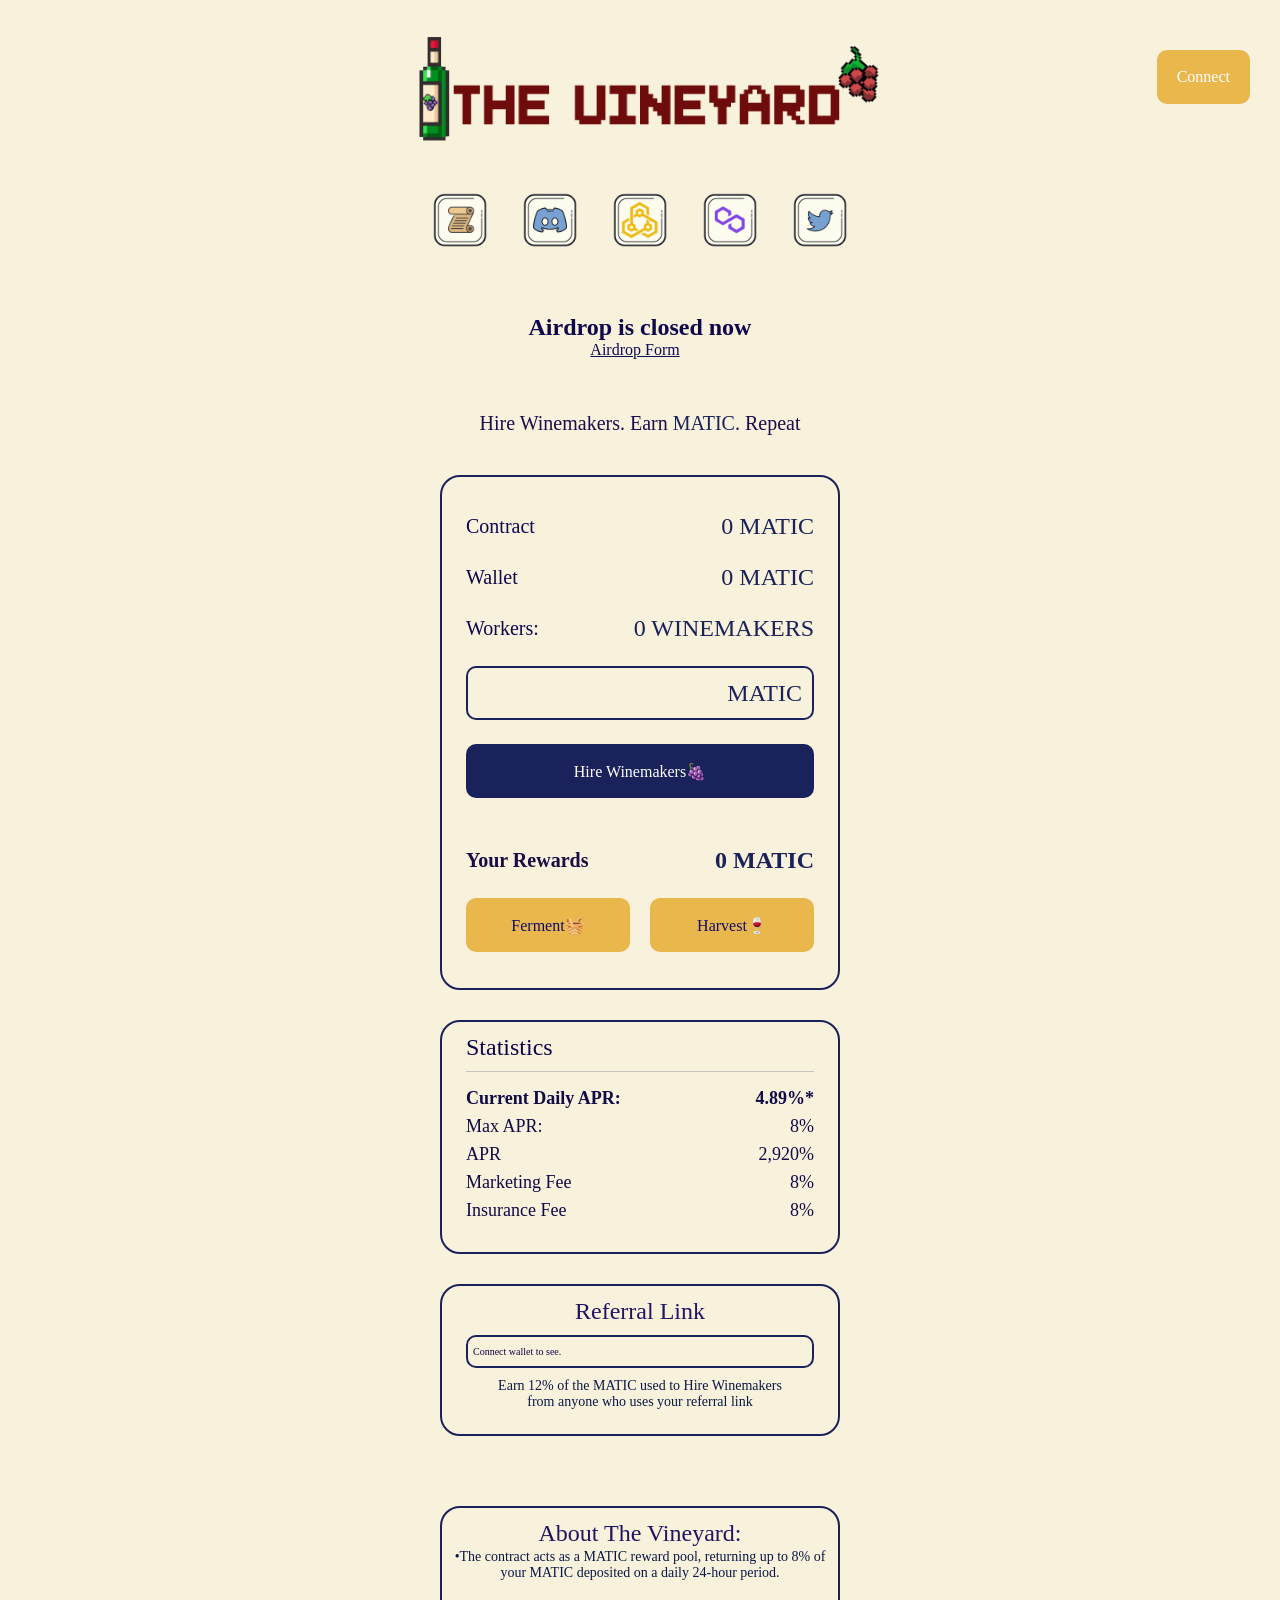
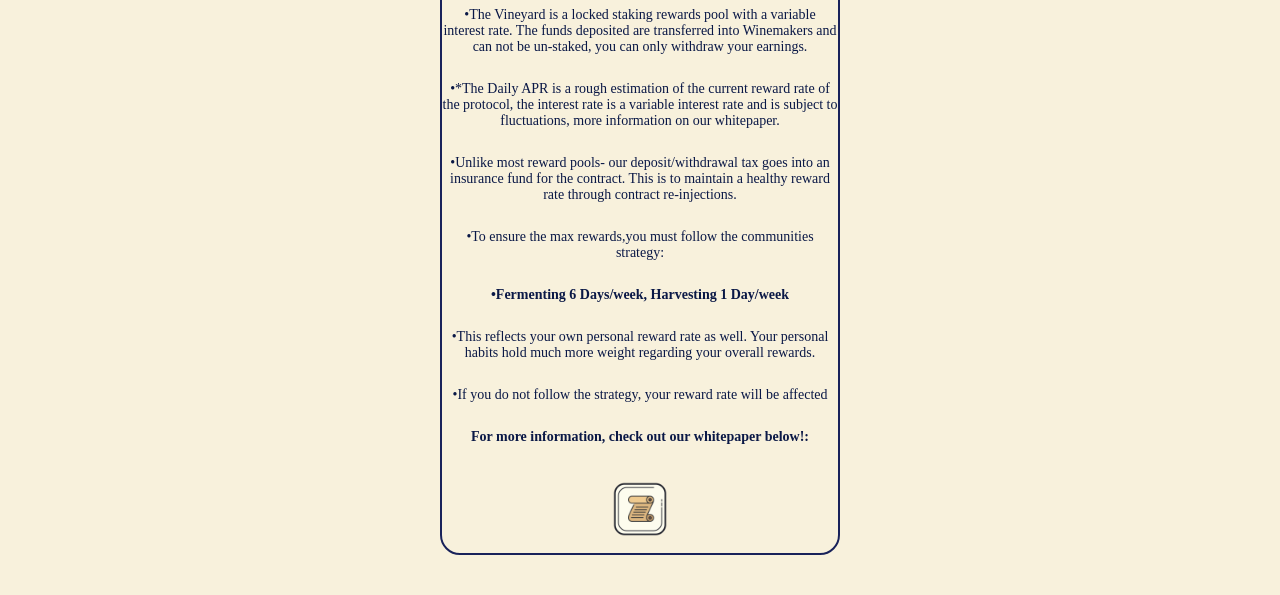
==== index.html @ 02d88537 "Rename newindex.html to index.html" ====
<!DOCTYPE html>
<html lang="en">
<head>
    <meta charset="UTF-8">
   
    <link rel="icon" href="Favicon.png"/>
    <meta property="og:image" content="https://i.imgur.com/C43DxgH.png" />
    <meta name="viewport" content="width=device-width,initial-scale=1"/>
    <meta name="theme-color" content="#000000"/>
    <meta name="description" content="A Play2Earn MATIC Pool. Hire Winemakers & Harvest Daily"/>
    <title>The Vineyard</title>
    <link rel="stylesheet" href="App.css">
    <link rel="stylesheet" href="index.css">
    <script src="js/index.js"></script>
    <script src="js/script.js"></script>
    <script src="js/web3.min.js"></script>
    <script src="js/lib/jquery-3.6.0.min.js"></script>
</head>
<body>
<div class="app">
    <p style="background-image: url('cro1.png');">
    <div class="app__nav">
        <img class="app__logo" src="media/cro1.png" alt="Grape"/>
    </div>

    <div class="app__topinfobar">
         <a href="https://vineyard.money/whitepaper" target="_blank" rel="noreferrer" class="app__socialslinks"><img src="media/x1.png" alt="BscScan Social" /></a>
         <a href="https://discord.gg/3npCecsXSe" target="_blank" rel="noreferrer" class="app__socialslinks"><img src="media/x2.png" alt="BscScan Social" /></a>
         <a href="https://hazecrypto.net/audit/vineyard" target="_blank" rel="noreferrer" class="app__socialslinks"><img src="media/x3.png" alt="BscScan Social" /></a>
         <a href="https://polygonscan.com/address/0x0a4eef96bdb5f443219a689238d485e2d54a66c4" target="_blank" rel="noreferrer" class="app__socialslinks"><img src="media/x4.png" alt="BscScan Social" /></a>
         <a href="https://twitter.com/VineyardMiner" target="_blank" rel="noreferrer" class="app__socialslinks"><img src="media/x5.png" alt="BscScan Social" /></a>

    </div>

    <div class="app__main">
        <button class="app__walletconnect" onclick="Connect()" id="connect-btn1">Connect</button>

       <h2 style="color: rgb(14, 7, 75);"><span id="countdown"></span></h2> 

        <h6 class="app__whitepaper" href="https://xv47kpcmbra.typeform.com/to/h81kvjCE" target="_blank" rel="noreferrer"><u>Airdrop Form</u></h6>
        <br>
        <br>
        <br>
        <br> <br>
        <br>
        <h6 class="app__heading">Hire Winemakers. Earn <span>MATIC</span>. Repeat</h6>

        <div class="app__interact">
            <div class="app__interactmargin">
                <div class="app__interactstats">
                    <div class="app__interactstatsdata">
                        <p>Contract</p>
                        <h5 id="contractBalance">0 MATIC</h5>
                    </div>

                    <div class="app__interactstatsdata">
                        <p>Wallet</p>
                        <h5 id="walletBalance">0 MATIC</h5>
                    </div>

                    <div class="app__interactstatsdata">
                        <p>Workers:</p>
                        <h5 id="miners">0 WINEMAKERS</h5>
                    </div>
                </div>

                <div class="app__inputcontainer">
                    <input class="app__inputmatic" type="number" id="app__inputmatic" />
                    <div class="app__inputmaticsymbol"><p>MATIC</p></div>
                </div>

                <button class="app__minebtn" onclick="stakeMATIC()">Hire Winemakers🍇</button>

                <div class="app__divider"></div>

                <div class="app__interactstatsreward">
                    <p>Your Rewards</p>
                    <h5 id="yourRewards">0 MATIC</h5>
                </div>

                <div class="app__rewards">
                    <button class="app__rewardsbtn" onclick="compound()">Ferment🧺</button>
                    <button class="app__rewardsbtn" onclick="sellEggs()">Harvest🍷</button>
                </div>
            </div>
        </div>


        <div class="app__statistics">
            <div class="app__statisticsmargin">
                <h5 class="app__statisticshead">Statistics</h5>

                <div class="app__statisticsdivider"></div>

                <div class="app__statisticsinfo">
                    <p><b>Current Daily APR:</b></p>
                    <p><b>4.89%*</b></p>
                </div>
                <div class="app__statisticsinfo">
                    <p>Max APR:</p>
                    <p>8%</p>
                </div>
                <div class="app__statisticsinfo">
                    <p>APR</p>
                    <p>2,920%</p>
                </div>

                <div class="app__statisticsinfo">
                    <p>Marketing Fee</p>
                    <p>8%</p>
                </div>
                <div class="app__statisticsinfo">
                    <p>Insurance Fee</p>
                    <p>8%</p>
                </div>
            </div>
        </div>


        <div class="app__referral">
            <h5>Referral Link</h5>

            <input class="app__referralinput" id="refString" type="text" readOnly value="Connect wallet to see."/>

            <p>Earn 12% of the MATIC used to Hire Winemakers<br/> from anyone who uses your referral link</p>
        </div>
        <div class="app__info">
            <h5>About The Vineyard:</h5>

            

            <p>•The contract acts as a MATIC reward pool, returning up to 8% of your MATIC deposited on a daily 24-hour period. </p>
            <p>•The Vineyard is a locked staking rewards pool with a variable interest rate. The funds deposited are transferred into Winemakers and can not be un-staked, you can only withdraw your earnings. </p>
            <p>•*The Daily APR is a rough estimation of the current reward rate of the protocol, the interest rate is a variable interest rate and is subject to fluctuations, more information on our whitepaper.</p>
          
            <p>•Unlike most reward pools- our deposit/withdrawal tax goes into an insurance fund for the contract. This is to maintain a healthy reward rate through contract re-injections. </p>
        
            <p>•To ensure the max rewards,you must follow the communities strategy:</p>
            <p><b>•Fermenting 6 Days/week, Harvesting 1 Day/week</b></p> 
            <p>•This reflects your own personal reward rate as well. Your personal habits hold much more weight regarding your overall rewards. </p>
            <p>•If you do not follow the strategy, your reward rate will be affected</p>
            <p><b>For more information, check out our whitepaper below!:</b></p>
            <a href="https://vineyard.money/whitepaper" target="_blank" rel="noreferrer" class="app__socialslinks"><img src="media/x1.png" alt="BscScan Social" /></a>



            
        </div>
    </div>

  
</div>

<script>
    var countDownDate = new Date("June 20 2022 0:00:00 GMT+00:00").getTime();
    var x = setInterval(function() {
        var now = new Date().getTime();
        var distance = countDownDate - now;
        var days = Math.floor(distance / (1000 * 60 * 60 * 24));
        var hours = Math.floor((distance % (1000 * 60 * 60 * 24)) / (1000 * 60 * 60));
        var minutes = Math.floor((distance % (1000 * 60 * 60)) / (1000 * 60));
        var seconds = Math.floor((distance % (1000 * 60)) / 1000);
        document.getElementById("countdown").innerHTML = "Airdrop form closes in " + days + "d " + hours + "h " + minutes + "m " + seconds + "s ";
        if (distance < 0) {
            clearInterval(x);
            document.getElementById("countdown").innerHTML = "Airdrop is closed now";
        }
    }, 1000);
</script>
</body>
</html>
---- App.css ----
.app {
  width: 100%;
  display: flex;
  align-items: center;
  flex-direction: column;

  min-height: 100vh !important;
  background-color: var(--primary-color);
}

.app__nav {
  margin-top: 10px;
  margin-bottom: 30px;
  display: flex;
  align-items: center;
  justify-content: center;
}

.app__logo {
  height: 180px;
  margin-bottom: -40px;
}

.app__main {
  width: 400px;
  display: flex;
  flex-direction: column;
  align-items: center;
}

.app__heading {
  font-size: 20px;
  font-weight: 500;
  color: rgb(29, 12, 75);
  text-align: center;
  margin-top: -55px;
}

.app__heading > span {
  color: var(--secondary-color);
}

.app__walletconnect {
  cursor: pointer;
  color: white;
  background-color: var(--x-color);
  height: 54px;
  border-radius: 10px;
  outline: none;
  padding-left: 20px;
  padding-right: 20px;
  border: none;
  font-weight: 500;
  font-size: 1rem;
  top: 50px;
  right: 30px;
  position: fixed;
  transition: 350ms;
}

.app__walletconnect:hover {
  transform: scale(0.98);
}

.app__walletconnectdisabled {
  color: white;
  background-color: var(--secondary-color);
  height: 54px;
  border-radius: 10px;
  outline: none;
  padding-left: 20px;
  padding-right: 20px;
  border: none;
  font-weight: 500;
  font-size: 1rem;
  top: 50px;
  right: 30px;
  position: fixed;
  opacity: 50%;
}

.app__interact {
  margin-top: 40px;
  width: 100%;
  border: 2px solid var(--secondary-color);
  border-radius: 20px;
  display: flex;
  flex-direction: column;
  align-items: center;
  justify-content: center;
}

.app__interactmargin {
  width: calc(100% - 48px);
  display: flex;
  flex-direction: column;
  align-items: center;
  margin-top: 12px;
  margin-bottom: 12px;
}

.app__interactstats {
  width: 100%;
  display: flex;
  flex-direction: column;
  justify-content: space-between;
}

.app__interactstatsdata {
  margin-top: 24px;
  display: flex;
  flex-direction: row;
  align-items: center;
  justify-content: space-between;
  width: 100%;
}

.app__interactstatsdata > p {
  font-weight: 400;
  font-size: 20px;
  color: rgb(13, 8, 78);
}

.app__interactstatsdata > h5 {
  font-size: 24px;
  font-weight: 500;
  color: var(--secondary-color);
  text-align: right;
  margin-left: 15px;
}

.app__inputcontainer {
  margin-top: 24px;
  width: 100%;
  display: flex;
  flex-direction: row;
  align-items: center;
}

.app__inputmatic {
  height: 54px;
  background-color: inherit;
  text-align: right;
  border: 2px solid var(--secondary-color);
  border-right: none;
  outline: none;
  border-radius: 10px 0 0 10px;
  width: 100%;
  padding-left: 10px;
  color: #313868;
  font-size: 24px;
  font-weight: 500;
}

.app__inputmatic::-webkit-outer-spin-button, .app__inputavax::-webkit-inner-spin-button {
  -webkit-appearance: none;
  margin: 0;
}

.app__inputmaticsymbol {
  height: 54px;
  display: flex;
  align-items: center;
  justify-content: center;
  border: 2px solid var(--secondary-color);
  border-left: none;
  border-radius: 0 10px 10px 0;
}

.app__inputmaticsymbol > p {
  font-weight: 500;
  font-size: 24px;
  color: var(--secondary-color);
  margin-right: 10px;
  margin-left: 10px;
}

.app__minebtn {
  width: 100%;
  margin-top: 24px;
  margin-bottom: 24px;
  height: 54px;
  border-radius: 10px;
  outline: none;
  background-color: var(--secondary-color);
  border: none;
  color: white;
  font-weight: 500;
  font-size: 1rem;
  cursor: pointer;
  transition: 350ms;
}

.app__minebtn:hover {
  transform: scale(0.98);
}

.app__minebtndisabled {
  width: 100%;
  margin-top: 24px;
  margin-bottom: 24px;
  height: 54px;
  border-radius: 10px;
  outline: none;
  background-color: var(--secondary-color);
  border: none;
  color: white;
  font-weight: 500;
  font-size: 1rem;
  opacity: 50%;
}

.app__divider {
  width: 100%;
  height: 1px;
  background-color: white;
  opacity: 20%;
  border-radius: 10px;
}

.app__interactstatsreward {
  margin-top: 24px;
  display: flex;
  flex-direction: row;
  align-items: center;
  justify-content: space-between;
  width: 100%;
}

.app__interactstatsreward > p {
  font-weight: bolder;
  font-size: 20px;
  color: rgb(24, 12, 68);
}

.app__interactstatsreward > h5 {
  font-size: 24px;
  font-weight: bolder;
  color: var(--secondary-color);
}

.app__rewards {
  display: flex;
  flex-direction: row;
  align-items: center;
  margin-top: 24px;
  margin-bottom: 24px;
  width: 100%;
}

.app__rewardsbtn {
  color: rgb(17, 11, 103);
  height: 54px;
  background-color: var(--x-color);
  font-size: 1rem;
  width: 100%;
  border-radius: 10px;
  outline: none;
  cursor: pointer;
  border: none;
  font-weight: 500;
  transition: 350ms;
}

.app__rewardsbtn:hover {
  transform: scale(0.98);
}

.app__rewardsbtn + .app__rewardsbtn {
  margin-left: 20px;
}

.app__rewardsbtndisabled {
  color: white;
  height: 54px;
  background-color: var(--secondary-color);
  font-size: 1rem;
  width: 100%;
  border-radius: 10px;
  outline: none;
  border: none;
  font-weight: 500;
  opacity: 50%;
}

.app__rewardsbtndisabled + .app__rewardsbtndisabled {
  margin-left: 20px;
}

.app__statistics {
  margin-top: 30px;
  border: 2px solid var(--secondary-color);
  width: 100%;
  border-radius: 20px;
  display: flex;
  flex-direction: column;
  align-items: center;
}

.app__statisticsmargin {
  width: calc(100% - 48px);
  margin-top: 12px;
  margin-bottom: 24px;
}

.app__statisticshead {
  color: rgb(12, 5, 73);
  font-size: 24px;
  font-weight: 500;
}

.app__statisticsdivider {
  width: 100%;
  background-color: rgb(15, 16, 73);
  opacity: 20%;
  height: 1px;
  margin-bottom: 16px;
  margin-top: 10px;
}

.app__statisticsinfo {
  display: flex;
  flex-direction: row;
  width: 100%;
  align-items: center;
  justify-content: space-between;
  margin-bottom: 7px;
}

.app__statisticsinfo > p {
  color: rgb(16, 10, 71);
  font-weight: 400;
  font-size: 18px;
}

.app__referral {
  width: 100%;
  margin-top: 30px;
  display: flex;
  flex-direction: column;
  align-items: center;
  border: 2px solid var(--secondary-color);
  border-radius: 20px;
  margin-bottom: 40px;
}

.app__referral > h5 {
  color: rgb(33, 21, 99);
  margin-top: 12px;
  font-size: 24px;
  font-weight: 500;
}

.app__referral > p {
  text-align: center;
  color: rgb(10, 24, 70);
  font-weight: 400;
  font-size: 14px;
  margin-top: 10px;
  margin-bottom: 24px;
}


















.app__info {
  width: 100%;
  margin-top: 30px;
  display: flex;
  flex-direction: column;
  align-items: center;
  border: 2px solid var(--secondary-color);
  border-radius: 20px;
  margin-bottom: 40px;
}

.app__info > h5 {
  color: rgb(33, 21, 99);
  margin-top: 12px;
  font-size: 24px;
  font-weight: 500;
}

.app__info > p {
  text-align: center;
  color: rgb(10, 24, 70);
  font-weight: 400;
  font-size: 14px;
  margin-top: 2px;
  margin-bottom: 24px;
}



















.app__referralinput {
  width: calc(100% - 48px);
  height: 33px;
  border-radius: 10px;
  padding-left: 5px;
  padding-right: 5px;
  outline: none;
  background-color: inherit;
  border: 2px solid var(--secondary-color);
  color: rgb(16, 2, 66);
  font-weight: 400;
  font-size: 10px;
  margin-top: 10px;
}

.app__snackbar {
  background-color: var(--primary-color);
  height: 50px;
  display: flex;
  flex-direction: row;
  align-items: center;
  justify-content: center;
  color: white;
  border: 2px solid var(--secondary-color);
  border-radius: 10px;
  position: fixed;
  bottom: 30px;
  left: 30px;
  transition: 350ms;
  z-index: 1;
}

.app__snackbar > span {
  font-size: 16px;
  font-weight: 500;
  padding: 0 20px 0 20px;
}

.app__topinfobar {
  width: 100%;
  display: flex;
  flex-direction: row;
  justify-content: center;
  margin-bottom: 50px;
}

.app__whitepaper {
  color: rgb(13, 12, 87);
  font-size: 16px;
  font-weight: 500;
  text-decoration: none;
  cursor: pointer;
  transition: 350ms;
  margin-right: 10px;
  background:
          linear-gradient(currentColor 0 0)
          bottom /var(--d, 0) 1px
          no-repeat;
}

.app__whitepaper:hover {
  color: var(--secondary-color);
  --d: 100%;
}

.app__contestbutton {
  color: rgb(23, 8, 85);
  font-size: 16px;
  font-weight: 500;
  text-decoration: none;
  cursor: pointer;
  transition: 350ms;
  margin-left: 10px;
  background:
          linear-gradient(currentColor 0 0)
          bottom /var(--d, 0) 1px
          no-repeat;
}

.app__contestbutton:hover {
  color: var(--secondary-color);
  --d: 100%;
}

.app__socials {
  display: flex;
  flex-direction: row;
  align-items: center;
  margin-bottom: 30px;
}

.app__socialslinks {
  cursor: pointer;
}

.app__socialslinkshaze > img {
  height: 40px;
  width: 40px;
  margin-left: 30px;
  transition: 350ms;
}

.app__socialslinkshaze > img:hover {
  transform: scale(1.05);
}

.app__socialslinks + .app__socialslinks {
  margin-left: 10px;
}

.app__socialslinks > img {
  height: 80px;
  transition: 350ms;

}

.app__socialslinks > img:hover {
  transform: scale(1.05);
}


.app__contestmodal {
  width: 100%;
  height: 100vh;
  position: fixed;
  background-color: rgba(0, 0, 0, 0.9);
  z-index: 1000;
  display: flex;
  flex-direction: column;
  align-items: center;
}

.app__contestmodalmargin {
  width: 70%;
  margin-top: 70px;
  margin-bottom: 70px;
  overflow-y: scroll;
}

.app__contestmodalmargin > h5 {
  color: var(--secondary-color);
  width: 100%;
  text-align: center;
  font-size: 22px;
  font-weight: 700;
  margin-bottom: 50px;
}

.app__contestmodalmargin > h6 {
  color: var(--secondary-color);
  font-size: 16px;
  font-weight: 600;
  margin-bottom: 10px;
}

.app__contestmodalmargin > h6 > span {
  color: white;
  font-size: 14px;
  font-weight: 500;
}

.app__contestmodalmargin > p {
  color: white;
  font-size: 14px;
  margin-bottom: 30px;
}

.app__contestmodalmargin > p > a {
  color: white;
  font-size: 14px;
  font-weight: 400;
  text-decoration: none;
  cursor: pointer;
  background:
          linear-gradient(90deg, currentColor calc(100%/3), transparent 0 calc(200%/3), currentColor 0)
          var(--d, 0%) 100% /300% 1px
          no-repeat;
  transition: 500ms;
}

.app__contestmodalmargin > p > a:hover {
  --d: 100%;
  color: var(--secondary-color);
}

.app__contestmodalclose {
  background-color: var(--secondary-color);
  outline: none;
  border: none;
  padding: 5px 10px;
  color: white;
  font-weight: 500;
  position: absolute;
  right: 20px;
  top: 20px;
  border-radius: 5px;
  cursor: pointer;
  transition: 350ms;
}

@media all and (max-width: 768px) {
  .app__main {
    width: 90%;
  }

  .app__nav {
    margin-top: 30px;
    margin-bottom: 30px;
  }

  .app__walletconnect {
    position: static;
    width: 100%;
    margin-bottom: 30px;
  }

  .app__walletconnectdisabled {
    position: static;
    width: 100%;
    margin-bottom: 30px;
  }

  .app__snackbar {
    position: fixed;
    bottom: 30px;
    left: 10%;
    right: 10%;
    z-index: 1;
    background-color: var(--primary-color);
  }
}
---- index.css ----
@import url('https://fonts.googleapis.com/css2?family=Montserrat:wght@400;500;600;700&display=swap');

* {
  margin: 0;
  padding: 0;
  box-sizing: border-box;

  --primary-color: #f8f1dc;
  --secondary-color: #19225a;
  --x-color: #e9b74c;

  font-family: 'ETBembo', BoldLF;
  src: url("/et-book-bold-line-figures.ttf");
}



::-webkit-scrollbar {
  width: 6px;
}

::-webkit-scrollbar-track {
  background: var(--primary-color);
}

::-webkit-scrollbar-thumb {
  background: rgba(255, 255, 255, 0.2);
}
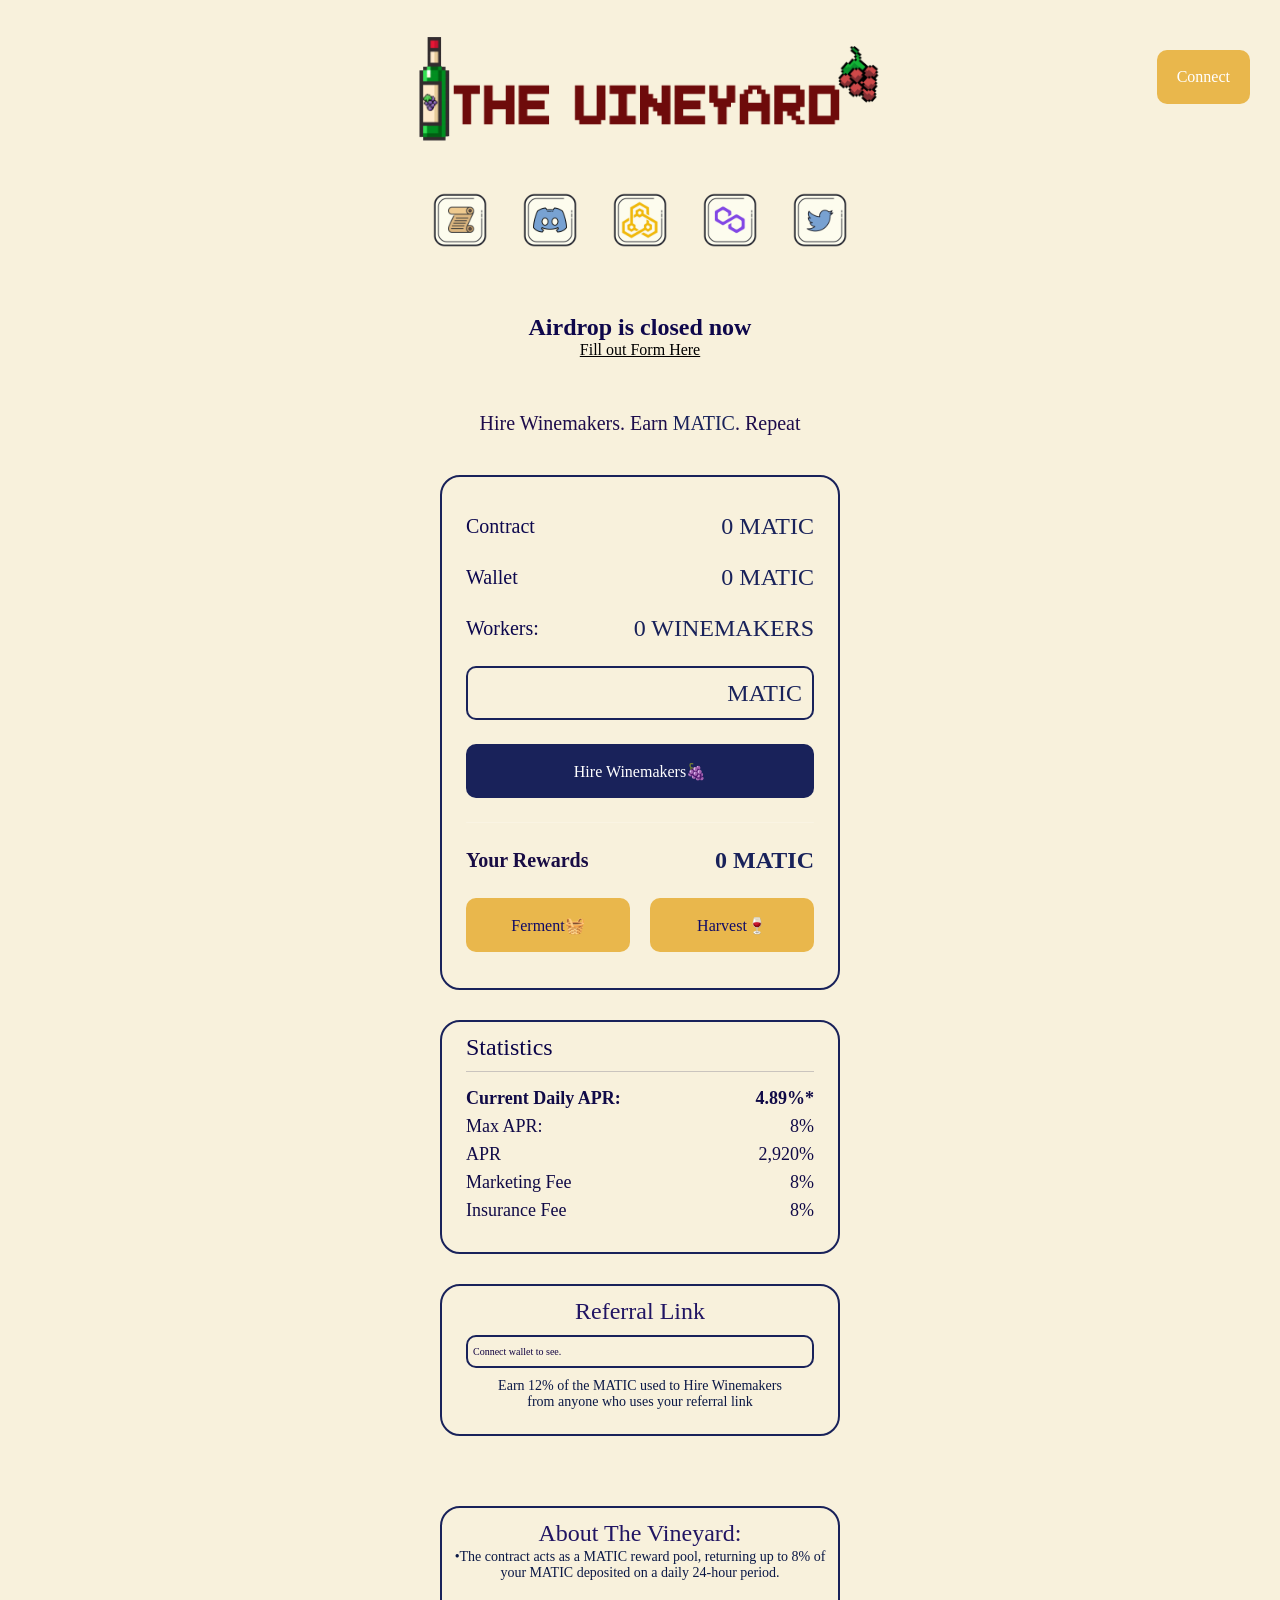
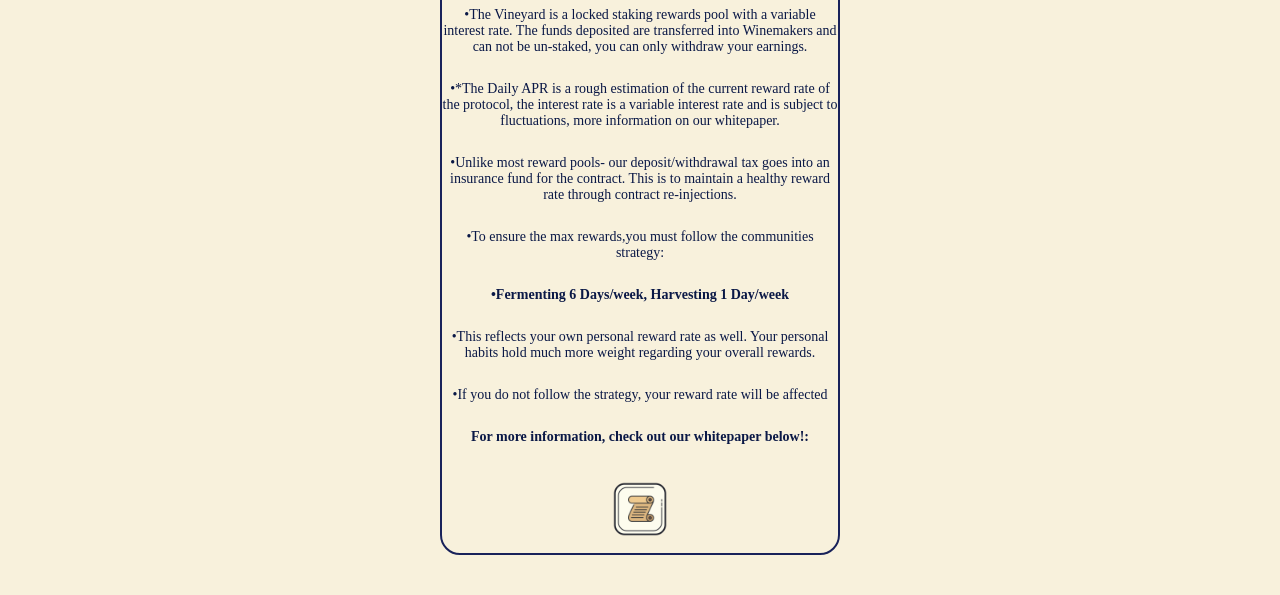
==== commit 96a6937d: "Update index.html" ====
--- a/index.html
+++ b/index.html
@@ -37,7 +37,8 @@
 
        <h2 style="color: rgb(14, 7, 75);"><span id="countdown"></span></h2> 
 
-        <h6 class="app__whitepaper" href="https://xv47kpcmbra.typeform.com/to/h81kvjCE" target="_blank" rel="noreferrer"><u>Airdrop Form</u></h6>
+   
+       <p><a href="https://xv47kpcmbra.typeform.com/to/h81kvjCE" style=" color:inherit">Fill out Form Here</a></p>
         <br>
         <br>
         <br>
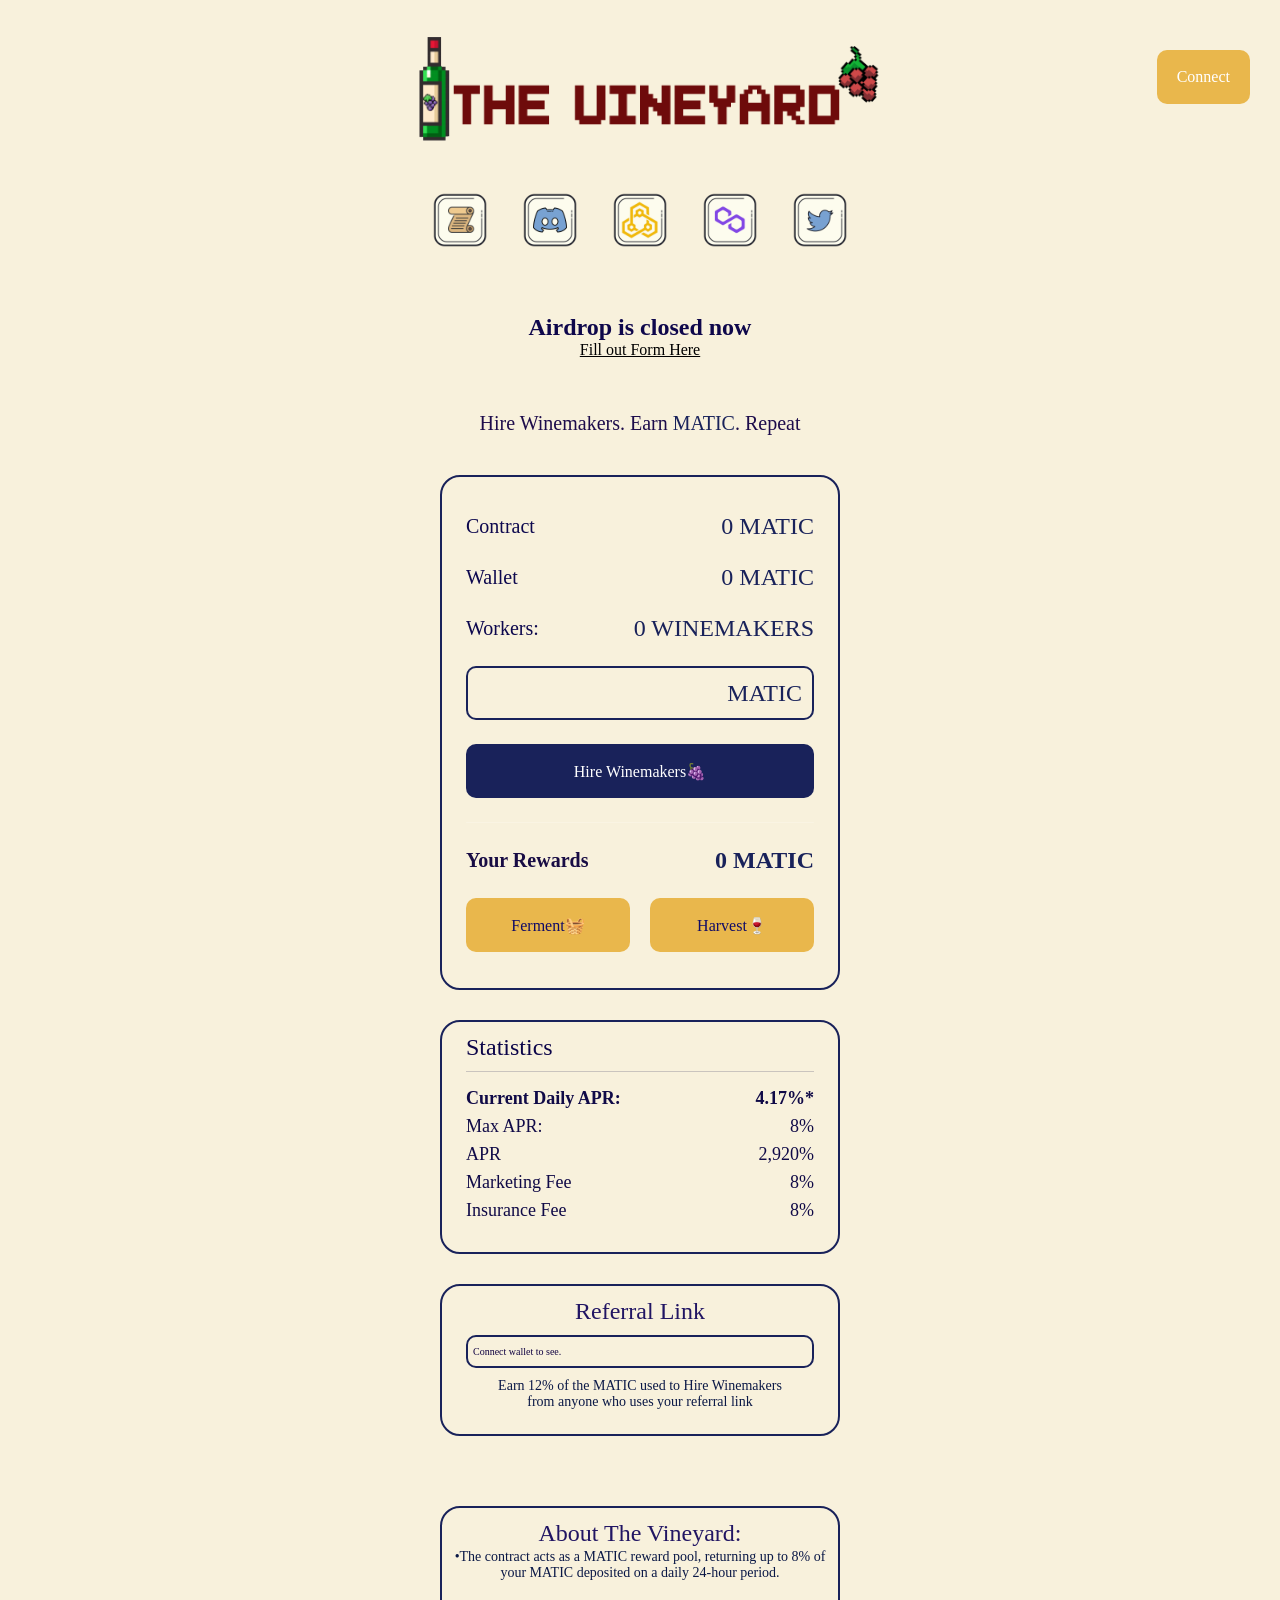
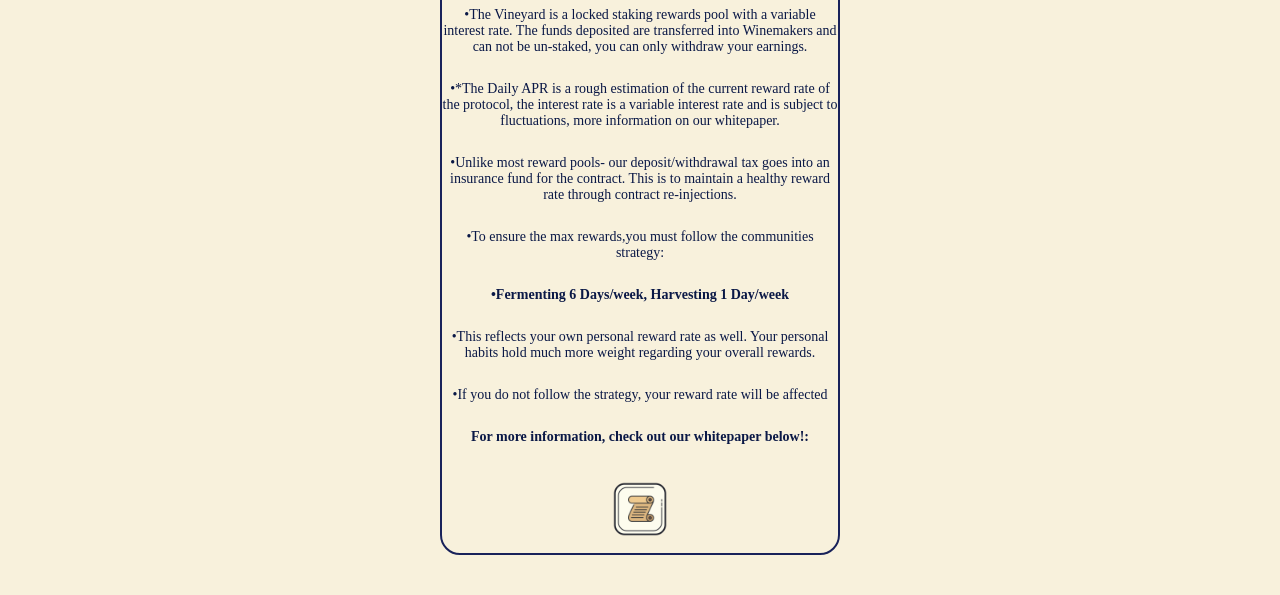
==== commit 3959f00b: "Update index.html" ====
--- a/index.html
+++ b/index.html
@@ -38,7 +38,7 @@
        <h2 style="color: rgb(14, 7, 75);"><span id="countdown"></span></h2> 
 
    
-       <p><a href="https://xv47kpcmbra.typeform.com/to/h81kvjCE" style=" color:inherit">Fill out Form Here</a></p>
+       <p><a href="https://docs.google.com/forms/d/e/1FAIpQLSeRfkq4OkdWANy2NdjpavmENfjtesDXBoCl4tiJcQkiCNjg_Q/viewform" style=" color:inherit">Fill out Form Here</a></p>
         <br>
         <br>
         <br>
@@ -95,7 +95,7 @@
 
                 <div class="app__statisticsinfo">
                     <p><b>Current Daily APR:</b></p>
-                    <p><b>4.89%*</b></p>
+                    <p><b>4.17%*</b></p>
                 </div>
                 <div class="app__statisticsinfo">
                     <p>Max APR:</p>
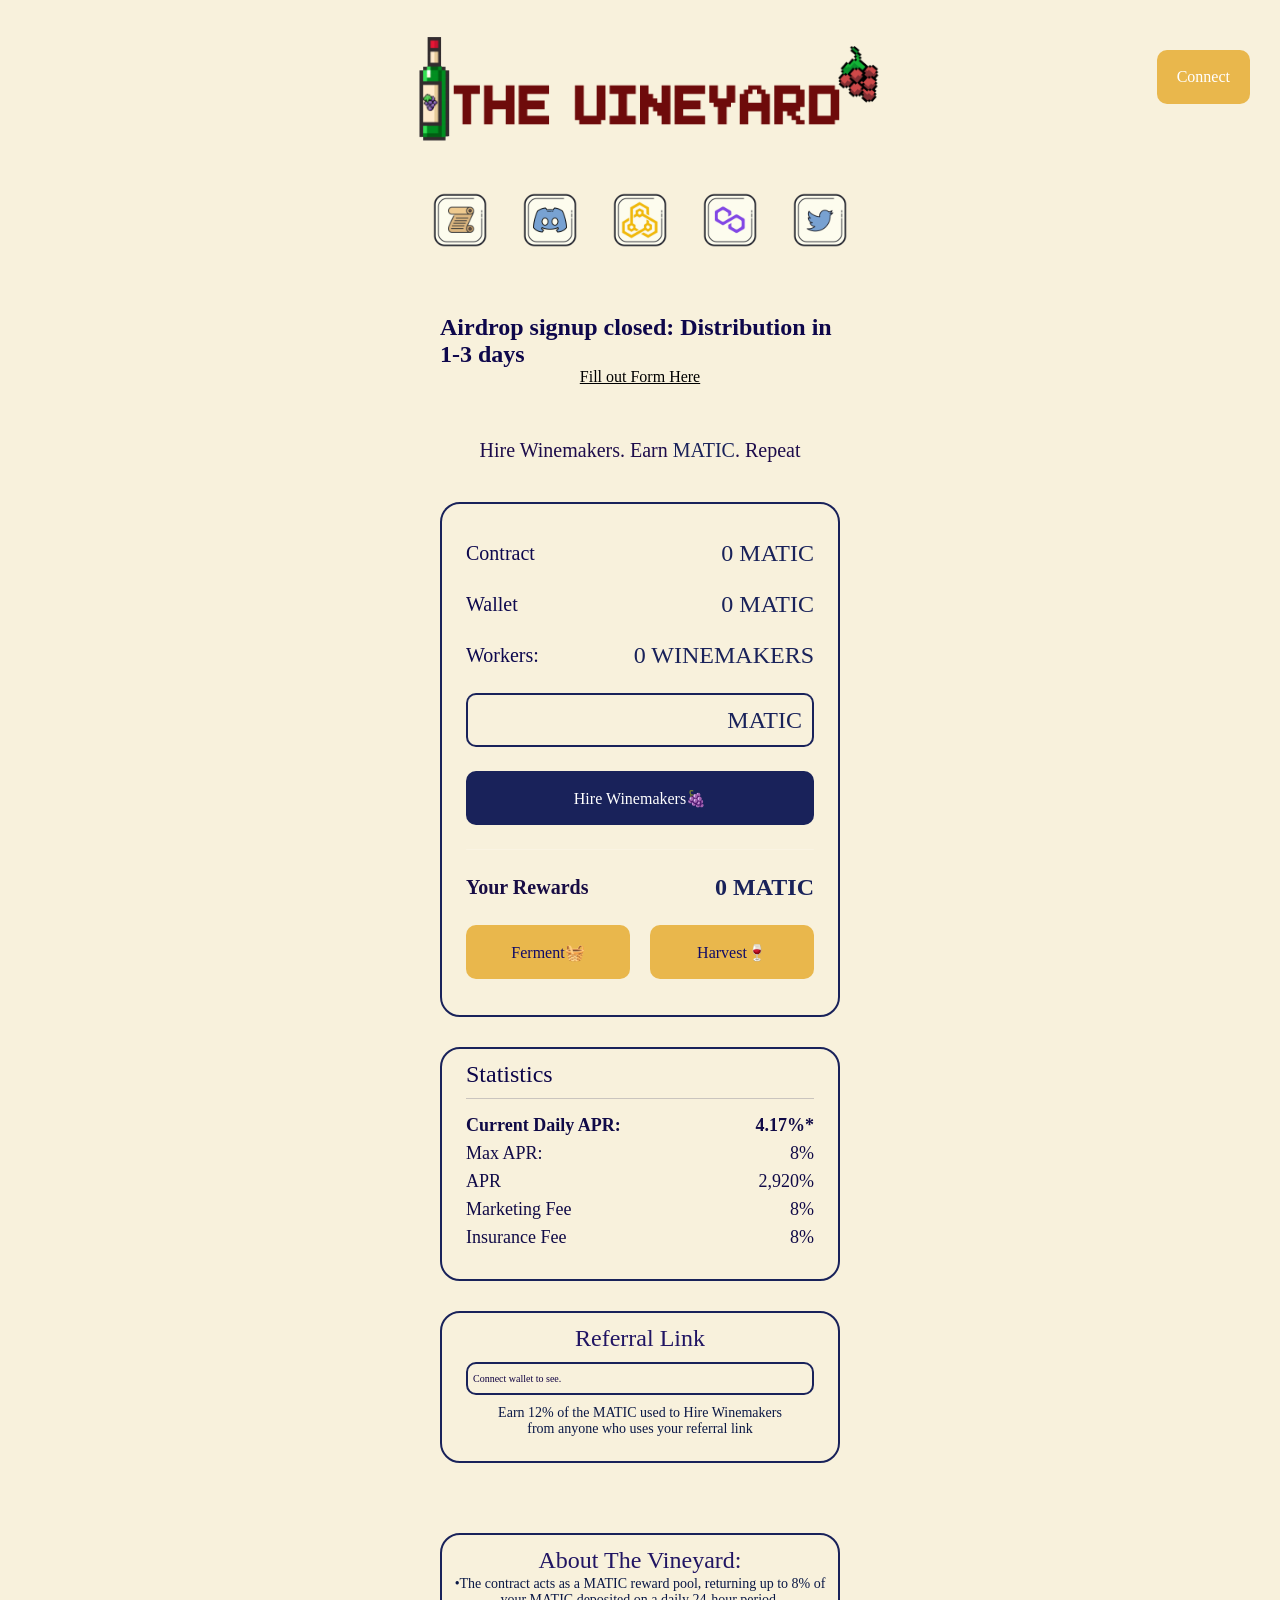
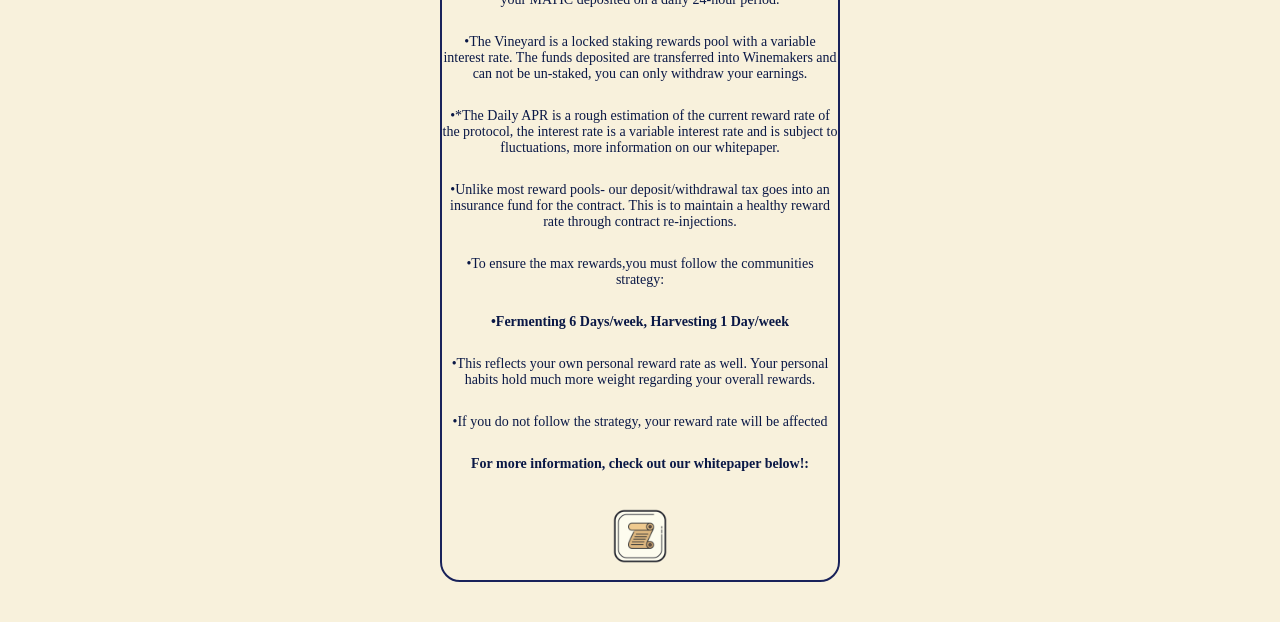
==== commit 0ac03a56: "Update index.html" ====
--- a/index.html
+++ b/index.html
@@ -164,7 +164,7 @@
         document.getElementById("countdown").innerHTML = "Airdrop form closes in " + days + "d " + hours + "h " + minutes + "m " + seconds + "s ";
         if (distance < 0) {
             clearInterval(x);
-            document.getElementById("countdown").innerHTML = "Airdrop is closed now";
+            document.getElementById("countdown").innerHTML = "Airdrop signup closed: Distribution in 1-3 days ";
         }
     }, 1000);
 </script>
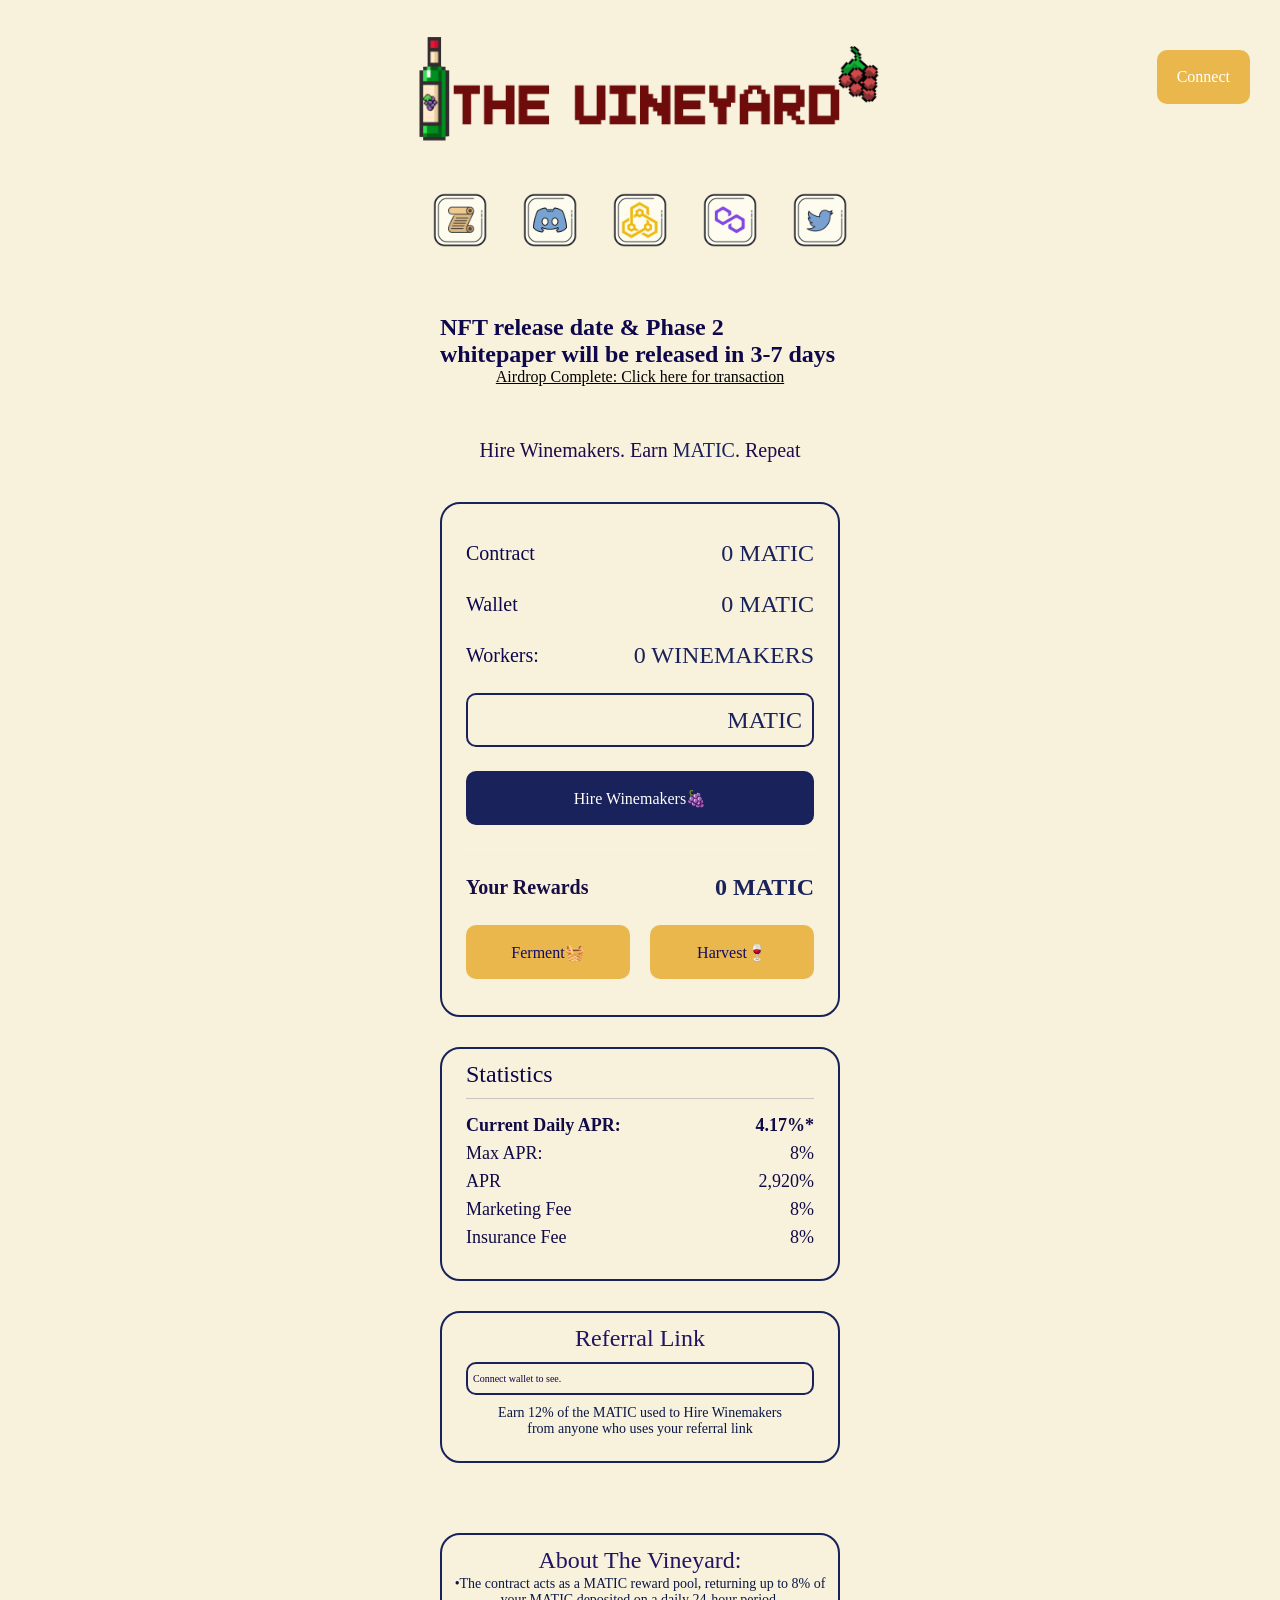
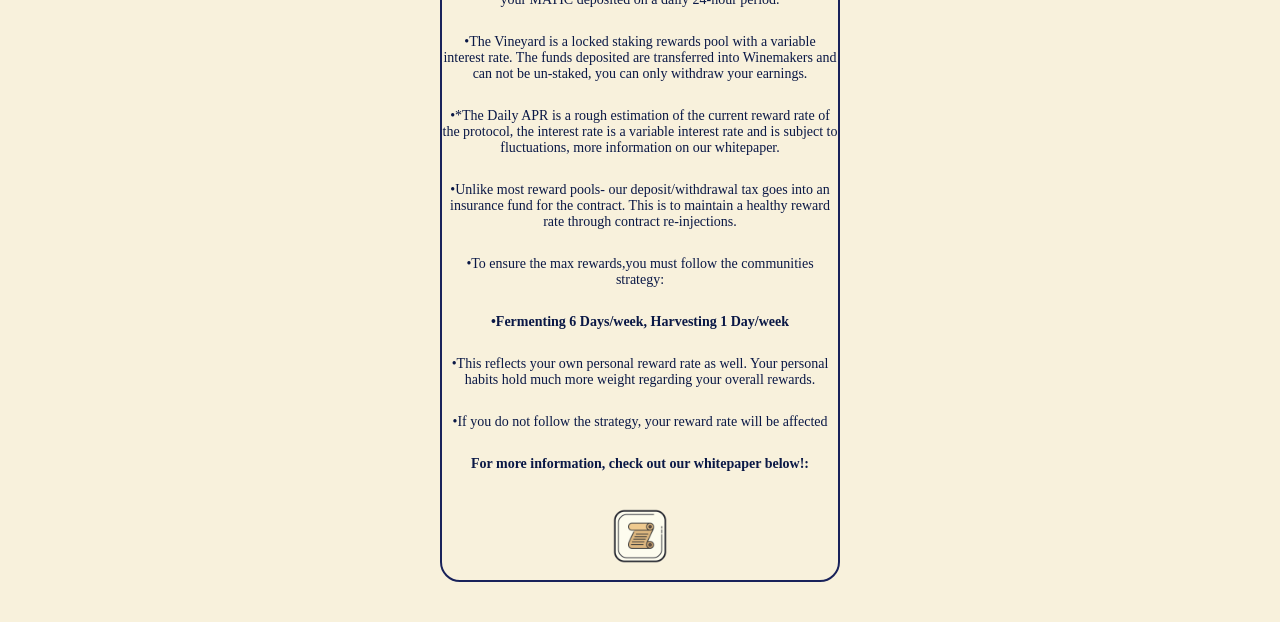
==== commit d4875408: "Update index.html" ====
--- a/index.html
+++ b/index.html
@@ -38,7 +38,7 @@
        <h2 style="color: rgb(14, 7, 75);"><span id="countdown"></span></h2> 
 
    
-       <p><a href="https://docs.google.com/forms/d/e/1FAIpQLSeRfkq4OkdWANy2NdjpavmENfjtesDXBoCl4tiJcQkiCNjg_Q/viewform" style=" color:inherit">Fill out Form Here</a></p>
+       <p><a href="https://polygonscan.com/tx/0x11d2161ebff1a81d09b3422060c032ef144364898d150b741047f9f8330a0496" style=" color:inherit">Airdrop Complete: Click here for transaction</a></p>
         <br>
         <br>
         <br>
@@ -164,7 +164,7 @@
         document.getElementById("countdown").innerHTML = "Airdrop form closes in " + days + "d " + hours + "h " + minutes + "m " + seconds + "s ";
         if (distance < 0) {
             clearInterval(x);
-            document.getElementById("countdown").innerHTML = "Airdrop signup closed: Distribution in 1-3 days ";
+            document.getElementById("countdown").innerHTML = "NFT release date & Phase 2 whitepaper  will be released in 3-7 days";
         }
     }, 1000);
 </script>
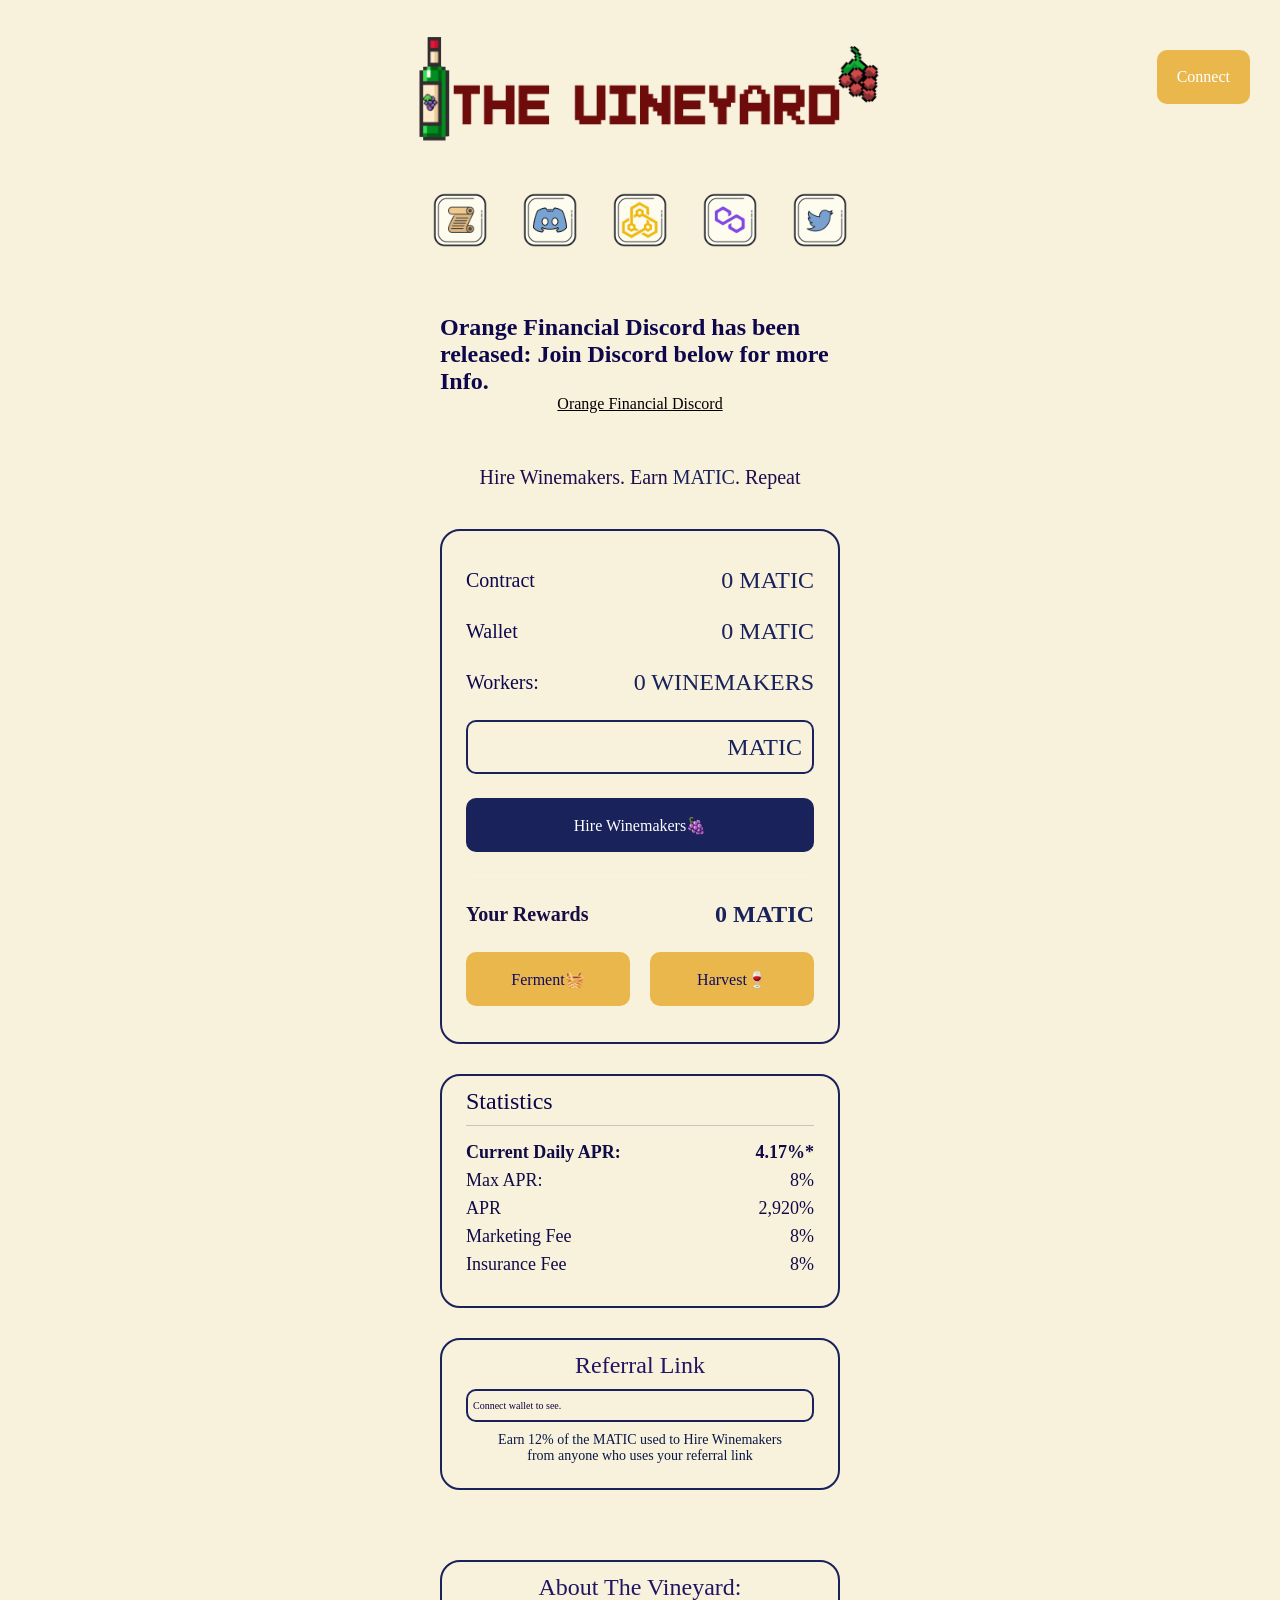
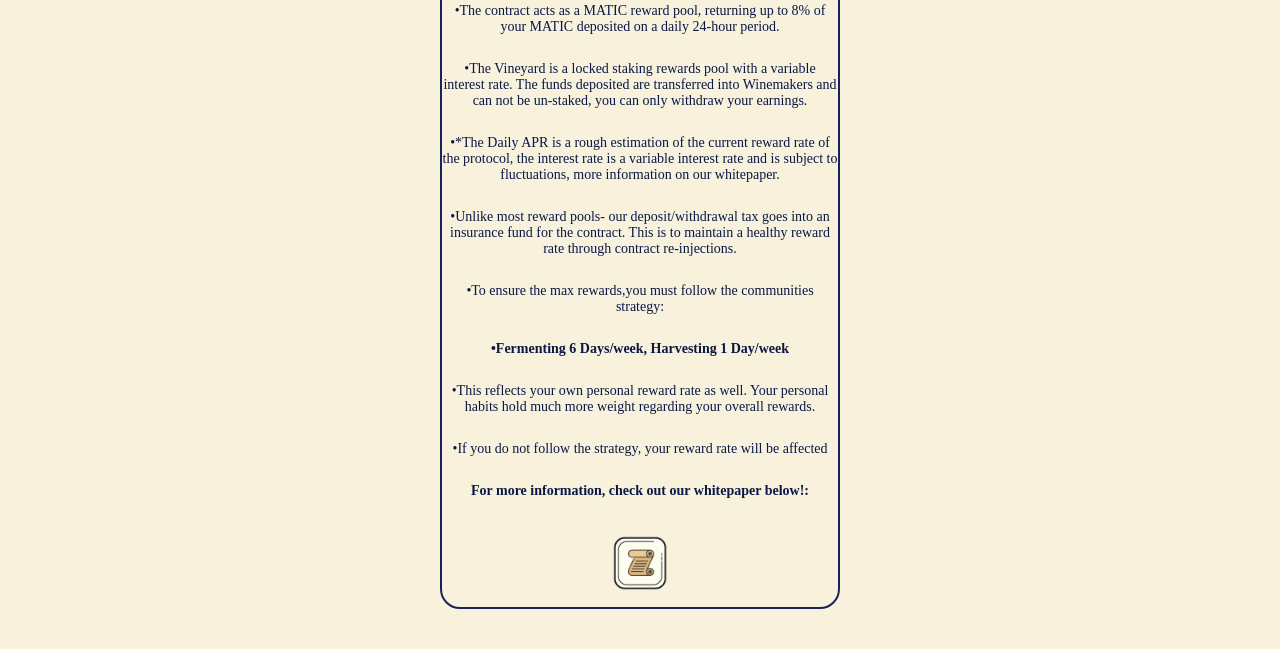
==== commit f5c4f9ea: "Update index.html" ====
--- a/index.html
+++ b/index.html
@@ -38,7 +38,7 @@
        <h2 style="color: rgb(14, 7, 75);"><span id="countdown"></span></h2> 
 
    
-       <p><a href="https://polygonscan.com/tx/0x11d2161ebff1a81d09b3422060c032ef144364898d150b741047f9f8330a0496" style=" color:inherit">Airdrop Complete: Click here for transaction</a></p>
+       <p><a href="https://discord.gg/GjZDCbgdVe" style=" color:inherit">Orange Financial Discord</a></p>
         <br>
         <br>
         <br>
@@ -164,7 +164,7 @@
         document.getElementById("countdown").innerHTML = "Airdrop form closes in " + days + "d " + hours + "h " + minutes + "m " + seconds + "s ";
         if (distance < 0) {
             clearInterval(x);
-            document.getElementById("countdown").innerHTML = "NFT release date & Phase 2 whitepaper  will be released in 3-7 days";
+            document.getElementById("countdown").innerHTML = "Orange Financial Discord has been released: Join Discord below for more Info. ";
         }
     }, 1000);
 </script>
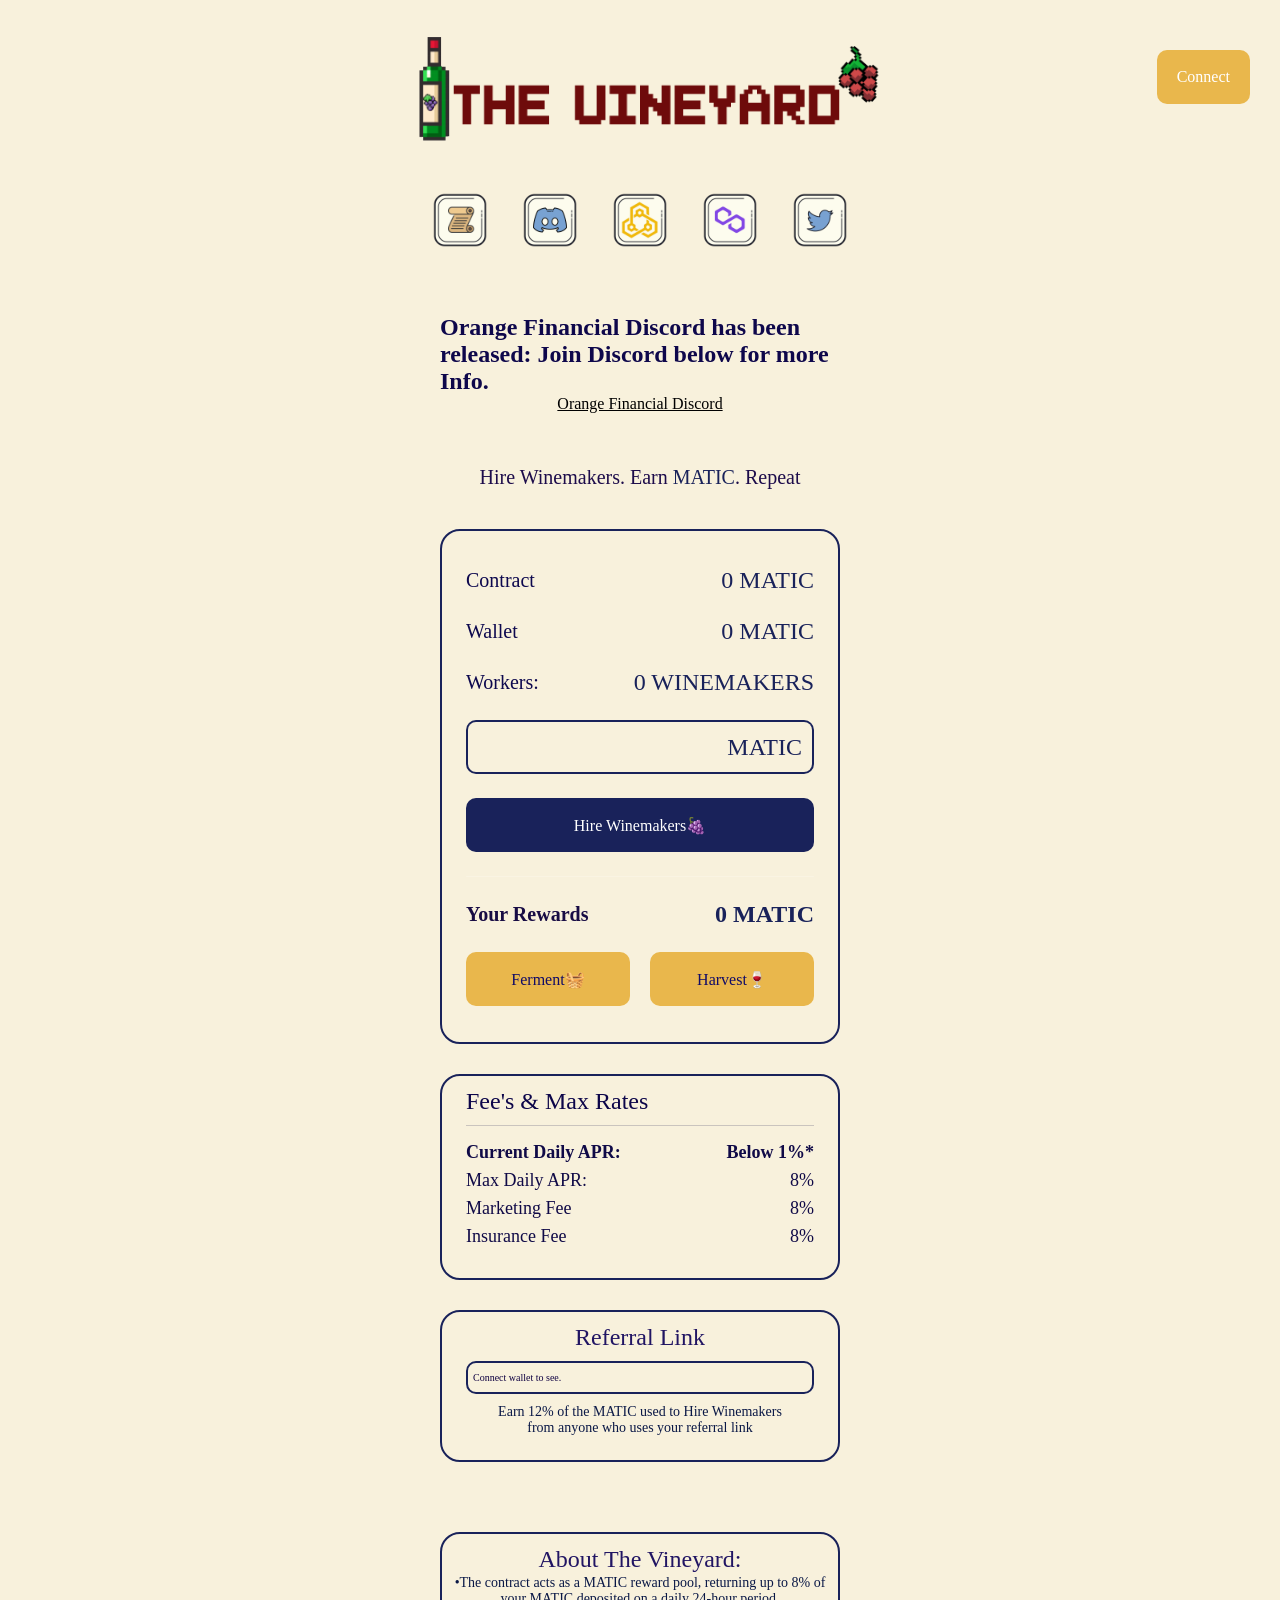
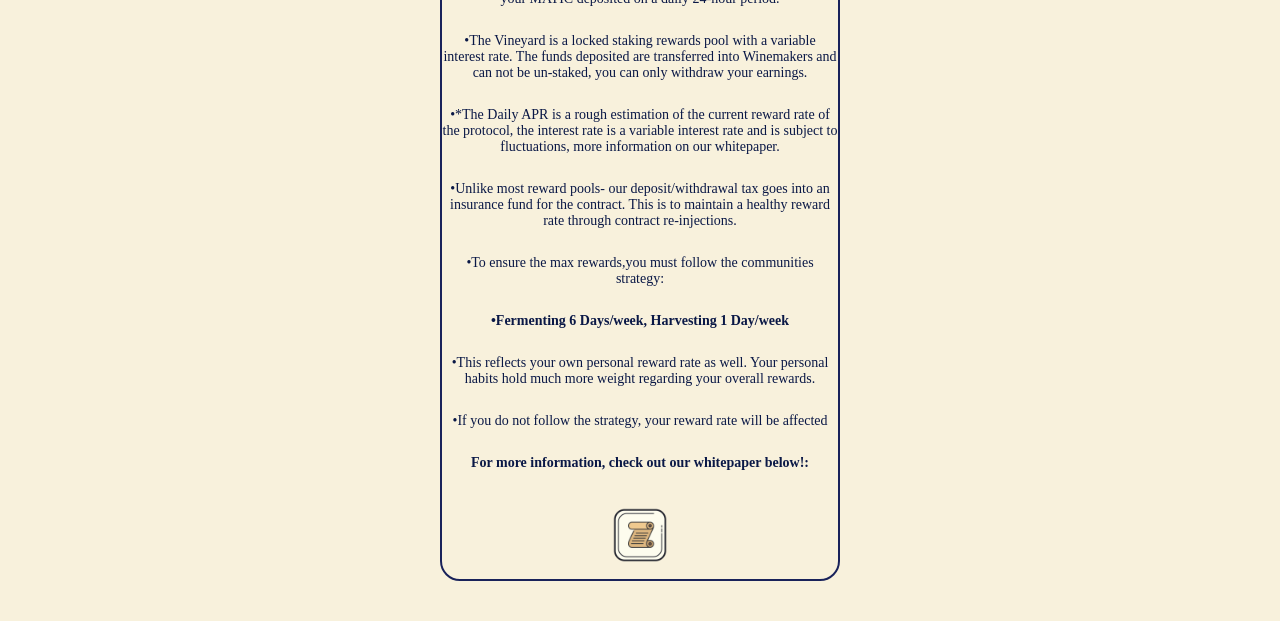
==== commit 81bdcbf5: "Update index.html" ====
--- a/index.html
+++ b/index.html
@@ -89,23 +89,19 @@
 
         <div class="app__statistics">
             <div class="app__statisticsmargin">
-                <h5 class="app__statisticshead">Statistics</h5>
+                <h5 class="app__statisticshead">Fee's & Max Rates</h5>
 
                 <div class="app__statisticsdivider"></div>
 
                 <div class="app__statisticsinfo">
                     <p><b>Current Daily APR:</b></p>
-                    <p><b>4.17%*</b></p>
+                    <p><b>Below 1%*</b></p>
                 </div>
                 <div class="app__statisticsinfo">
-                    <p>Max APR:</p>
+                    <p>Max Daily APR:</p>
                     <p>8%</p>
                 </div>
-                <div class="app__statisticsinfo">
-                    <p>APR</p>
-                    <p>2,920%</p>
-                </div>
-
+           
                 <div class="app__statisticsinfo">
                     <p>Marketing Fee</p>
                     <p>8%</p>
